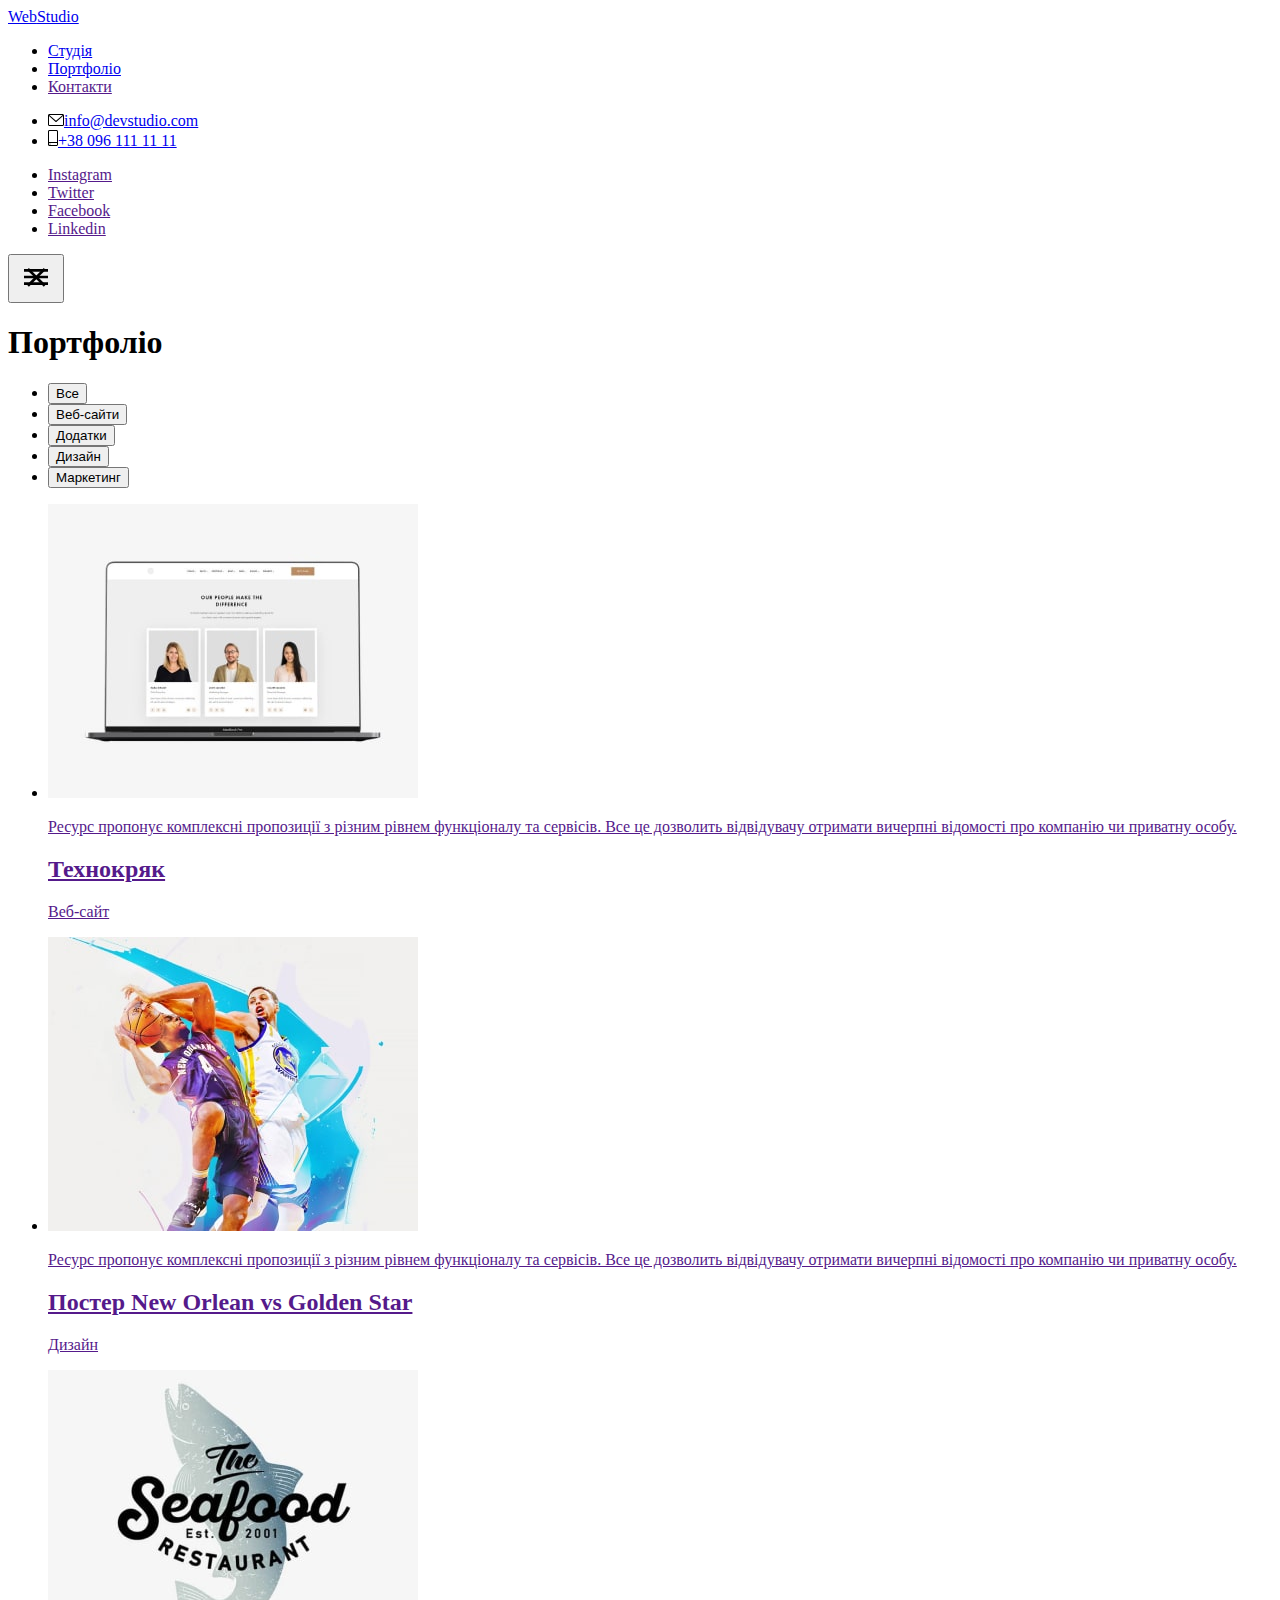
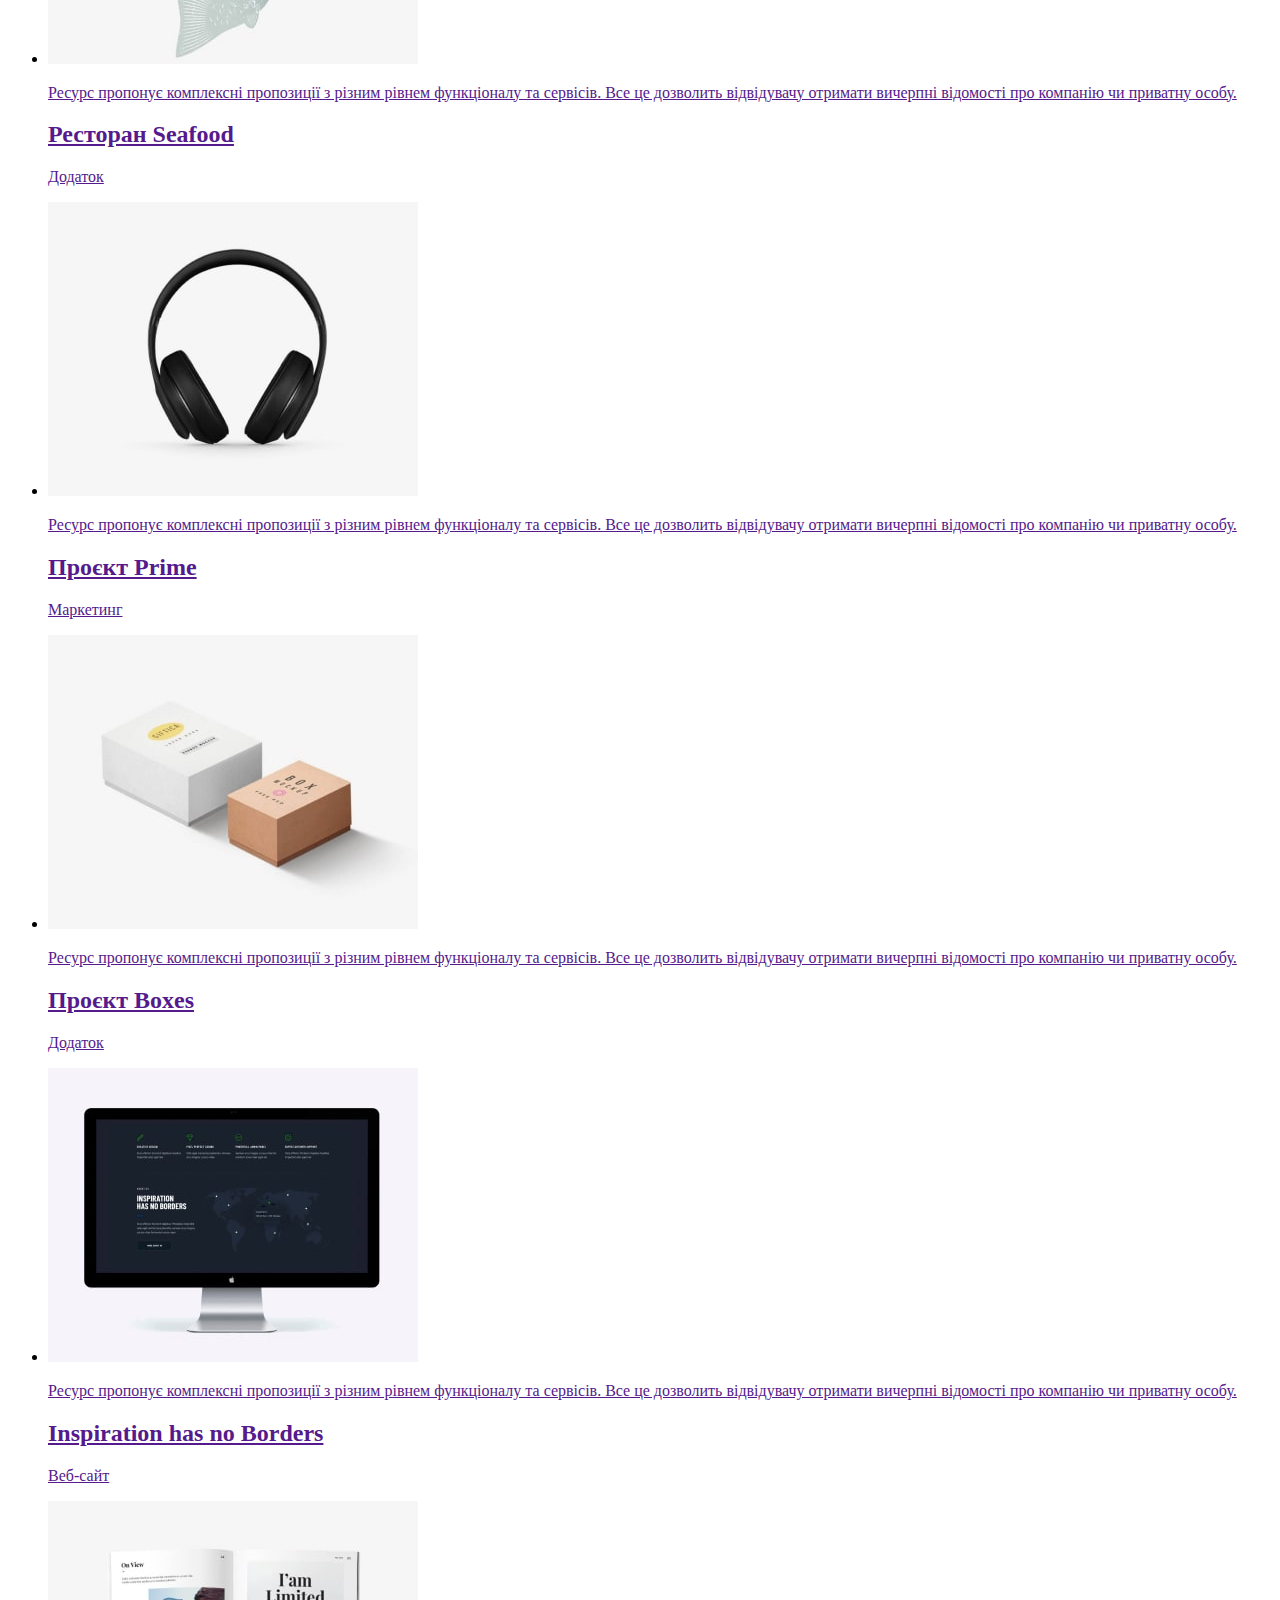
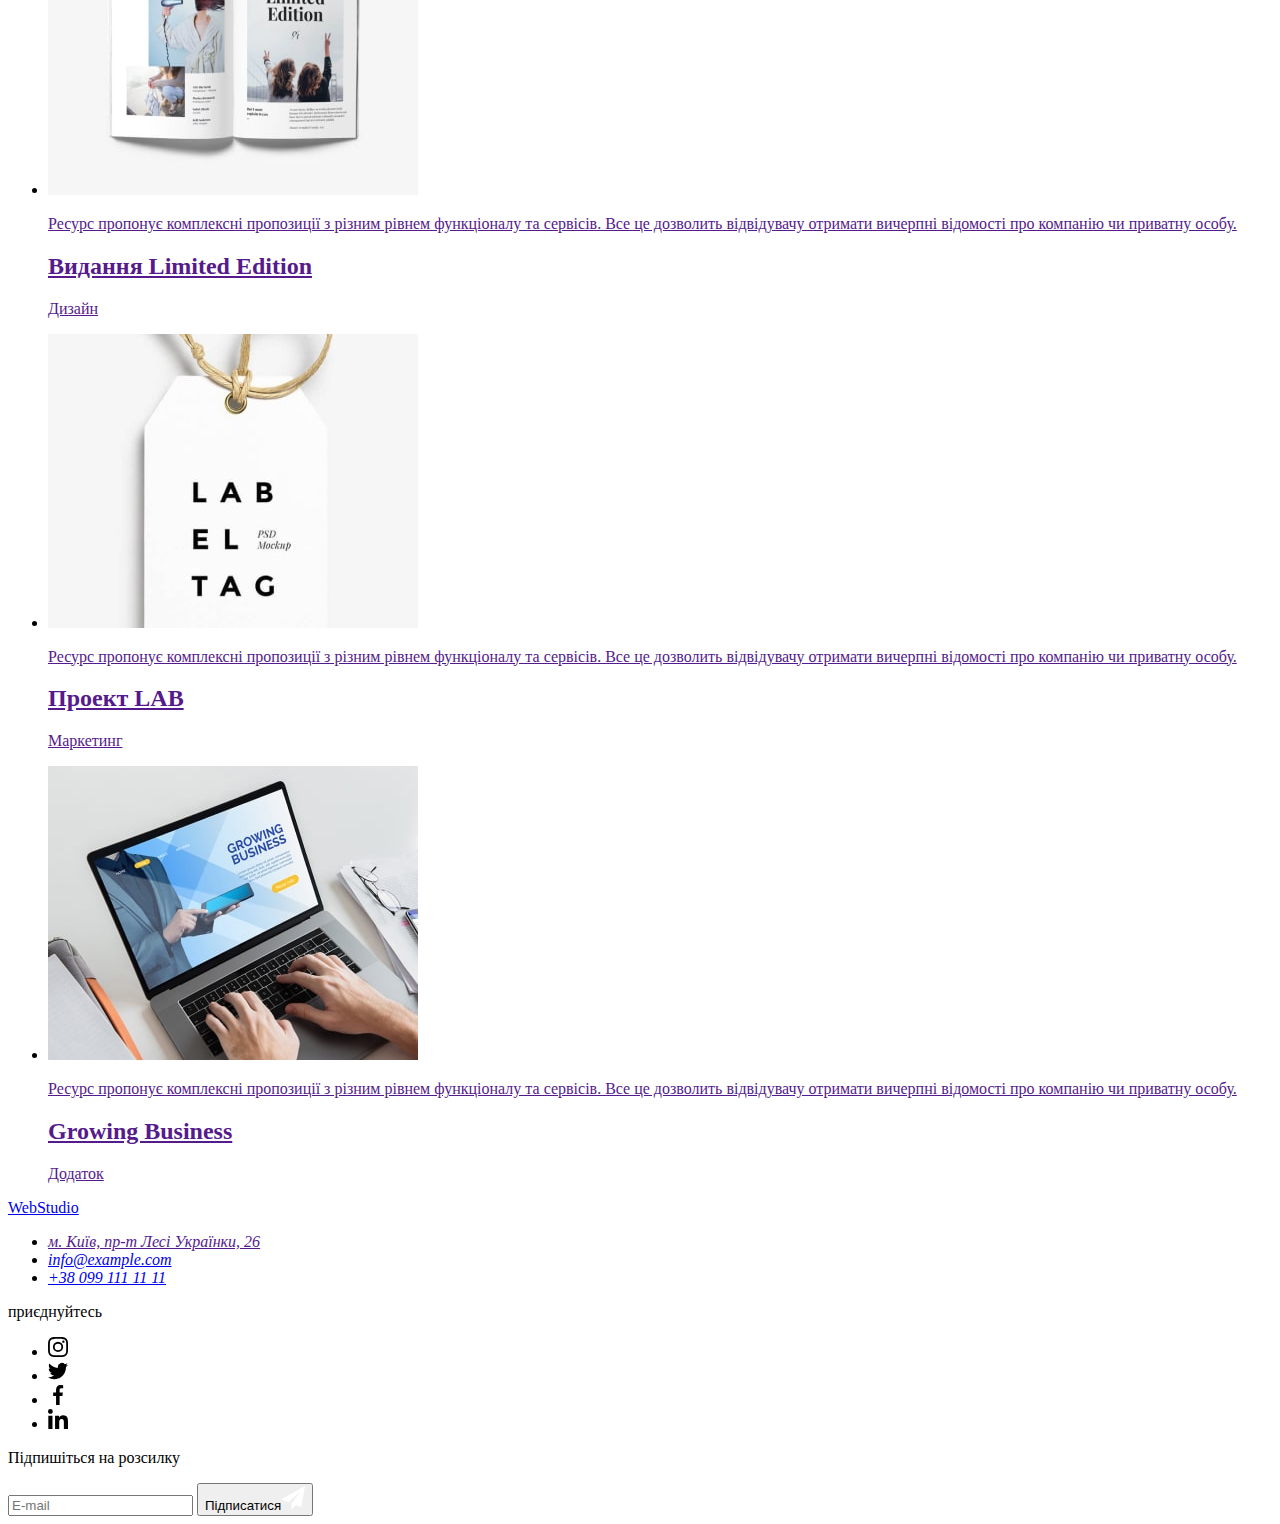
==== portfolio.html @ 0e5c2d64 "додає розмітку" ====
<!DOCTYPE html>
<html lang="uk">
  <head>
    <meta charset="UTF-8" />
    <meta http-equiv="X-UA-Compatible" content="IE=edge" />
    <meta name="viewport" content="width=device-width, initial-scale=1.0" />
    <title>Document</title>
    <link rel="preconnect" href="https://fonts.googleapis.com" />
    <link rel="preconnect" href="https://fonts.gstatic.com" crossorigin />
    <link
      href="https://fonts.googleapis.com/css2?family=Raleway:wght@700&family=Roboto:wght@400;500;700;900&display=swap"
      rel="stylesheet"
    />

    <link rel="stylesheet" href="./css/main.min.css" />
  </head>
  <body>
    <!-- Header -->
    <header class="header header-portfolio">
      <div class="container header__container">
        <a href="./index.html" class="logo header__logo"
          ><span class="logo__accent">Web</span>Studio</a
        >
        <div class="menu-container" id="menu-container" data-menu>
          <nav class="nav">
            <ul class="nav__list">
              <li class="nav__item">
                <a href="./index.html" class="nav__link link">Студія</a>
              </li>
              <li class="nav__item">
                <a
                  href="./portfolio.html"
                  class="nav__link link nav__link--active"
                  >Портфоліо</a
                >
              </li>
              <li class="nav__item">
                <a href="" class="nav__link link">Контакти</a>
              </li>
            </ul>
          </nav>
          <!-- Contacts -->
          <ul class="contacts">
            <li class="contacts__item">
              <a class="contacts__link link" href="mailto:info@devstudio.com">
                <svg class="contacts__icon" height="12" width="16">
                  <use href="./images/icons.svg#icon-mail" /></svg
                >info@devstudio.com</a
              >
            </li>
            <li class="contacts__item">
              <a class="contacts__link link" href="tel:+380961111111">
                <svg class="contacts__icon" height="16" width="10">
                  <use href="./images/icons.svg#icon-phone" /></svg
                >+38 096 111 11 11</a
              >
            </li>
          </ul>
          <ul class="header-socials">
            <li class="header-socials__item">
              <a href="" class="header-socials__link">Instagram</a>
            </li>
            <li class="header-socials__item">
              <a href="" class="header-socials__link">Twitter</a>
            </li>
            <li class="header-socials__item">
              <a href="" class="header-socials__link">Facebook</a>
            </li>
            <li class="header-socials__item">
              <a href="" class="header-socials__link">Linkedin</a>
            </li>
          </ul>
        </div>
        <button
          type="button"
          class="menu-button"
          aria-expanded="false"
          aria-controls="menu-container"
          data-menu-button
        >
          <svg width="40" height="40" aria-label="Перемикач мобільного меню">
            <use class="icon-cross" href="./images/icons.svg#cross"></use>
            <use class="icon-menu" href="./images/icons.svg#menu"></use>
          </svg>
        </button>
      </div>
    </header>
    <!-- Main -->
    <main class="main">
      <section class="section portfolio">
        <div class="container">
          <h1 class="visually-hidden">Портфоліо</h1>
          <!-- Кнопки -->
          <ul class="filter">
            <li class="filter__item">
              <button class="filter__button" type="button">Все</button>
            </li>
            <li class="filter__item">
              <button class="filter__button" type="button">Веб-сайти</button>
            </li>
            <li class="filter__item">
              <button class="filter__button" type="button">Додатки</button>
            </li>
            <li class="filter__item">
              <button class="filter__button" type="button">Дизайн</button>
            </li>
            <li class="filter__item">
              <button class="filter__button" type="button">Маркетинг</button>
            </li>
          </ul>
          <!-- Examples -->
          <ul class="examples">
            <li class="examples__item">
              <a class="examples__link" href="">
                <div class="examples__box">
                  <picture>
                    <source
                      srcset="
                        ./images/mobile/portfolio-1.jpg    1x,
                        ./images/mobile/portfolio-1-2x.jpg 2x
                      "
                      media="(max-width: 767px)"
                    />
                    <source
                      srcset="
                        ./images/tablet/portfolio-1.jpg    1x,
                        ./images/tablet/portfolio-1-2x.jpg 2x
                      "
                      media="(min-width: 768px) and (max-width:1200px)"
                    />
                    <source
                      srcset="
                        ./images/desktop/portfolio-1.jpg    1x,
                        ./images/desktop/portfolio-1-2x.jpg 2x
                      "
                      media="(min-width: 1200px)"
                    />
                    <img
                      class="card-set__img"
                      src="./images/mobile/portfolio-1.jpg"
                      alt="Веб-сайт"
                    />
                  </picture>
                  <div class="overlay">
                    <p class="overlay__text">
                      Ресурс пропонує комплексні пропозиції з різним рівнем
                      функціоналу та сервісів. Все це дозволить відвідувачу
                      отримати вичерпні відомості про компанію чи приватну
                      особу.
                    </p>
                  </div>
                </div>
                <div class="examples__text">
                  <h2 class="examples__title">Технокряк</h2>
                  <p class="examples__article">Веб-сайт</p>
                </div>
              </a>
            </li>
            <li class="examples__item">
              <a class="examples__link" href=""
                ><div class="examples__box">
                  <picture>
                    <source
                      srcset="
                        ./images/mobile/portfolio-2.jpg    1x,
                        ./images/mobile/portfolio-2-2x.jpg 2x
                      "
                      media="(max-width: 767px)" />
                    <source
                      srcset="
                        ./images/tablet/portfolio-2.jpg    1x,
                        ./images/tablet/portfolio-2-2x.jpg 2x
                      "
                      media="(min-width: 768px) and (max-width:1200px)" />
                    <source
                      srcset="
                        ./images/desktop/portfolio-2.jpg    1x,
                        ./images/desktop/portfolio-2-2x.jpg 2x
                      "
                      media="(min-width: 1200px)" />
                    <img
                      class="card-set__img"
                      src="./images/mobile/portfolio-2.jpg"
                      alt="Постер"
                  /></picture>
                  <div class="overlay">
                    <p class="overlay__text">
                      Ресурс пропонує комплексні пропозиції з різним рівнем
                      функціоналу та сервісів. Все це дозволить відвідувачу
                      отримати вичерпні відомості про компанію чи приватну
                      особу.
                    </p>
                  </div>
                </div>
                <div class="examples__text">
                  <h2 class="examples__title">
                    Постер New Orlean vs Golden Star
                  </h2>
                  <p class="examples__article">Дизайн</p>
                </div></a
              >
            </li>
            <li class="examples__item">
              <a class="examples__link" href=""
                ><div class="examples__box">
                  <picture>
                    <source
                      srcset="
                        ./images/mobile/portfolio-3.jpg    1x,
                        ./images/mobile/portfolio-3-2x.jpg 2x
                      "
                      media="(max-width: 767px)"
                    />
                    <source
                      srcset="
                        ./images/tablet/portfolio-3.jpg    1x,
                        ./images/tablet/portfolio-3-2x.jpg 2x
                      "
                      media="(min-width: 768px) and (max-width:1200px)"
                    />
                    <source
                      srcset="
                        ./images/desktop/portfolio-3.jpg    1x,
                        ./images/desktop/portfolio-3-2x.jpg 2x
                      "
                      media="(min-width: 1200px)"
                    />
                    <img
                      class="card-set__img"
                      src="./images/mobile/portfolio-3.jpg"
                      alt="Логотип приложения"
                    />
                  </picture>
                  <div class="overlay">
                    <p class="overlay__text">
                      Ресурс пропонує комплексні пропозиції з різним рівнем
                      функціоналу та сервісів. Все це дозволить відвідувачу
                      отримати вичерпні відомості про компанію чи приватну
                      особу.
                    </p>
                  </div>
                </div>
                <div class="examples__text">
                  <h2 class="examples__title">Ресторан Seafood</h2>
                  <p class="examples__article">Додаток</p>
                </div></a
              >
            </li>
            <li class="examples__item">
              <a class="examples__link" href=""
                ><div class="examples__box">
                  <picture>
                    <source
                      srcset="
                        ./images/mobile/portfolio-4.jpg    1x,
                        ./images/mobile/portfolio-4-2x.jpg 2x
                      "
                      media="(max-width: 767px)"
                    />
                    <source
                      srcset="
                        ./images/tablet/portfolio-4.jpg    1x,
                        ./images/tablet/portfolio-4-2x.jpg 2x
                      "
                      media="(min-width: 768px) and (max-width:1200px)"
                    />
                    <source
                      srcset="
                        ./images/desktop/portfolio-4.jpg    1x,
                        ./images/desktop/portfolio-4-2x.jpg 2x
                      "
                      media="(min-width: 1200px)"
                    />
                    <img
                      class="card-set__img"
                      src="./images/mobile/portfolio-4.jpg"
                      alt="Наушники"
                    />
                  </picture>
                  <div class="overlay">
                    <p class="overlay__text">
                      Ресурс пропонує комплексні пропозиції з різним рівнем
                      функціоналу та сервісів. Все це дозволить відвідувачу
                      отримати вичерпні відомості про компанію чи приватну
                      особу.
                    </p>
                  </div>
                </div>
                <div class="examples__text">
                  <h2 class="examples__title">Проєкт Prime</h2>
                  <p class="examples__article">Маркетинг</p>
                </div></a
              >
            </li>
            <li class="examples__item">
              <a class="examples__link" href=""
                ><div class="examples__box">
                  <picture>
                    <source
                      srcset="
                        ./images/mobile/portfolio-5.jpg    1x,
                        ./images/mobile/portfolio-5-2x.jpg 2x
                      "
                      media="(max-width: 767px)"
                    />
                    <source
                      srcset="
                        ./images/tablet/portfolio-5.jpg    1x,
                        ./images/tablet/portfolio-5-2x.jpg 2x
                      "
                      media="(min-width: 768px) and (max-width:1200px)"
                    />
                    <source
                      srcset="
                        ./images/desktop/portfolio-5.jpg    1x,
                        ./images/desktop/portfolio-5-2x.jpg 2x
                      "
                      media="(min-width: 1200px)"
                    />
                    <img
                      class="card-set__img"
                      src="./images/mobile/portfolio-5.jpg"
                      alt="Коробки"
                    />
                  </picture>
                  <div class="overlay">
                    <p class="overlay__text">
                      Ресурс пропонує комплексні пропозиції з різним рівнем
                      функціоналу та сервісів. Все це дозволить відвідувачу
                      отримати вичерпні відомості про компанію чи приватну
                      особу.
                    </p>
                  </div>
                </div>
                <div class="examples__text">
                  <h2 class="examples__title">Проєкт Boxes</h2>
                  <p class="examples__article">Додаток</p>
                </div></a
              >
            </li>
            <li class="examples__item">
              <a class="examples__link" href=""
                ><div class="examples__box">
                  <picture>
                    <source
                      srcset="
                        ./images/mobile/portfolio-6.jpg    1x,
                        ./images/mobile/portfolio-6-2x.jpg 2x
                      "
                      media="(max-width: 767px)"
                    />
                    <source
                      srcset="
                        ./images/tablet/portfolio-6.jpg    1x,
                        ./images/tablet/portfolio-6-2x.jpg 2x
                      "
                      media="(min-width: 768px) and (max-width:1200px)"
                    />
                    <source
                      srcset="
                        ./images/desktop/portfolio-6.jpg    1x,
                        ./images/desktop/portfolio-6-2x.jpg 2x
                      "
                      media="(min-width: 1200px)"
                    />
                    <img
                      class="card-set__img"
                      src="./images/mobile/portfolio-6.jpg"
                      alt="Веб-сайт"
                    />
                  </picture>
                  <div class="overlay">
                    <p class="overlay__text">
                      Ресурс пропонує комплексні пропозиції з різним рівнем
                      функціоналу та сервісів. Все це дозволить відвідувачу
                      отримати вичерпні відомості про компанію чи приватну
                      особу.
                    </p>
                  </div>
                </div>
                <div class="examples__text">
                  <h2 class="examples__title">Inspiration has no Borders</h2>
                  <p class="examples__article">Веб-сайт</p>
                </div></a
              >
            </li>
            <li class="examples__item">
              <a class="examples__link" href=""
                ><div class="examples__box">
                  <picture>
                    <source
                      srcset="
                        ./images/mobile/portfolio-7.jpg    1x,
                        ./images/mobile/portfolio-7-2x.jpg 2x
                      "
                      media="(max-width: 767px)"
                    />
                    <source
                      srcset="
                        ./images/tablet/portfolio-7.jpg    1x,
                        ./images/tablet/portfolio-7-2x.jpg 2x
                      "
                      media="(min-width: 768px) and (max-width:1200px)"
                    />
                    <source
                      srcset="
                        ./images/desktop/portfolio-7.jpg    1x,
                        ./images/desktop/portfolio-7-2x.jpg 2x
                      "
                      media="(min-width: 1200px)"
                    />
                    <img
                      class="card-set__img"
                      src="./images/mobile/portfolio-7.jpg"
                      alt="Журнал"
                    />
                  </picture>
                  <div class="overlay">
                    <p class="overlay__text">
                      Ресурс пропонує комплексні пропозиції з різним рівнем
                      функціоналу та сервісів. Все це дозволить відвідувачу
                      отримати вичерпні відомості про компанію чи приватну
                      особу.
                    </p>
                  </div>
                </div>
                <div class="examples__text">
                  <h2 class="examples__title">Видання Limited Edition</h2>
                  <p class="examples__article">Дизайн</p>
                </div></a
              >
            </li>
            <li class="examples__item">
              <a class="examples__link" href=""
                ><div class="examples__box">
                  <picture>
                    <source
                      srcset="
                        ./images/mobile/portfolio-8.jpg    1x,
                        ./images/mobile/portfolio-8-2x.jpg 2x
                      "
                      media="(max-width: 767px)"
                    />
                    <source
                      srcset="
                        ./images/tablet/portfolio-8.jpg    1x,
                        ./images/tablet/portfolio-8-2x.jpg 2x
                      "
                      media="(min-width: 768px) and (max-width:1200px)"
                    />
                    <source
                      srcset="
                        ./images/desktop/portfolio-8.jpg    1x,
                        ./images/desktop/portfolio-8-2x.jpg 2x
                      "
                      media="(min-width: 1200px)"
                    />
                    <img
                      class="card-set__img"
                      src="./images/mobile/portfolio-8.jpg"
                      alt="Ярлык лейбла"
                    />
                  </picture>
                  <div class="overlay">
                    <p class="overlay__text">
                      Ресурс пропонує комплексні пропозиції з різним рівнем
                      функціоналу та сервісів. Все це дозволить відвідувачу
                      отримати вичерпні відомості про компанію чи приватну
                      особу.
                    </p>
                  </div>
                </div>
                <div class="examples__text">
                  <h2 class="examples__title">Проект LAB</h2>
                  <p class="examples__article">Маркетинг</p>
                </div></a
              >
            </li>
            <li class="examples__item">
              <a class="examples__link" href=""
                ><div class="examples__box">
                  <picture>
                    <source
                      srcset="
                        ./images/mobile/portfolio-9.jpg    1x,
                        ./images/mobile/portfolio-9-2x.jpg 2x
                      "
                      media="(max-width: 767px)"
                    />
                    <source
                      srcset="
                        ./images/tablet/portfolio-9.jpg    1x,
                        ./images/tablet/portfolio-9-2x.jpg 2x
                      "
                      media="(min-width: 768px) and (max-width:1200px)"
                    />
                    <source
                      srcset="
                        ./images/desktop/portfolio-9.jpg    1x,
                        ./images/desktop/portfolio-9-2x.jpg 2x
                      "
                      media="(min-width: 1200px)"
                    />
                    <img
                      class="card-set__img"
                      src="./images/mobile/portfolio-9.jpg"
                      alt="Человек печатает на нетбуке"
                    />
                  </picture>
                  <div class="overlay">
                    <p class="overlay__text">
                      Ресурс пропонує комплексні пропозиції з різним рівнем
                      функціоналу та сервісів. Все це дозволить відвідувачу
                      отримати вичерпні відомості про компанію чи приватну
                      особу.
                    </p>
                  </div>
                </div>
                <div class="examples__text">
                  <h2 class="examples__title">Growing Business</h2>
                  <p class="examples__article">Додаток</p>
                </div></a
              >
            </li>
          </ul>
        </div>
      </section>
    </main>
    <!-- Footer -->
    <footer class="footer">
      <div class="container footer__container">
        <div class="footer__info">
          <a href="./index.html" class="logo footer__logo">
            <span class="logo__accent">Web</span>Studio
          </a>
          <address class="address">
            <ul class="address__list">
              <li class="address__item">
                <a
                  class="address__link address__link--place"
                  href=""
                  target="_blank"
                  rel="noopener noreferrer"
                >
                  м. Київ, пр-т Лесі Українки, 26</a
                >
              </li>
              <li class="address__item">
                <a class="address__link" href="mailto:info@example.com"
                  >info@example.com
                </a>
              </li>
              <li class="address__item">
                <a class="address__link" href="tel:+380991111111"
                  >+38 099 111 11 11</a
                >
              </li>
            </ul>
          </address>
        </div>
        <div class="footer-socials">
          <p class="footer-socials__text">приєднуйтесь</p>
          <ul class="footer-socials__list">
            <li class="footer-socials__item socials__item">
              <a
                class="footer-socials__link socials__link"
                href=""
                aria-label="Instagram"
                class="f-net"
                ><svg class="footer-socials__icon" width="20" height="20">
                  <use href="./images/icons.svg#icon-instagram" /></svg
              ></a>
            </li>
            <li class="footer-socials__item socials__item">
              <a
                class="footer-socials__link socials__link"
                href=""
                aria-label="Twitter"
                class="f-net"
                ><svg class="footer-socials__icon" width="20" height="20">
                  <use href="./images/icons.svg#icon-twitter" /></svg
              ></a>
            </li>
            <li class="footer-socials__item socials__item">
              <a
                class="footer-socials__link socials__link"
                href=""
                aria-label="Facebook"
                class="f-net"
                ><svg class="footer-socials__icon" width="20" height="20">
                  <use href="./images/icons.svg#icon-facebook" /></svg
              ></a>
            </li>
            <li class="footer-socials__item socials__item">
              <a
                class="footer-socials__link socials__link"
                href=""
                aria-label="LinkedIn"
                class="f-net"
                ><svg class="footer-socials__icon" width="20" height="20">
                  <use href="./images/icons.svg#icon-linkedin" /></svg
              ></a>
            </li>
          </ul>
        </div>
        <div class="subscription">
          <p class="subscription__text">Підпишіться на розсилку</p>
          <form class="subscription__form">
            <input
              class="subscription__input"
              name="mail"
              type="email"
              placeholder="E-mail"
            />
            <button class="subscription__button" type="submit">
              Підписатися<svg class="subscription__icon" width="24" height="24">
                <use href="./images/icons.svg#icon-subscription" />
              </svg>
            </button>
          </form>
        </div>
      </div>
    </footer>
  </body>
</html>
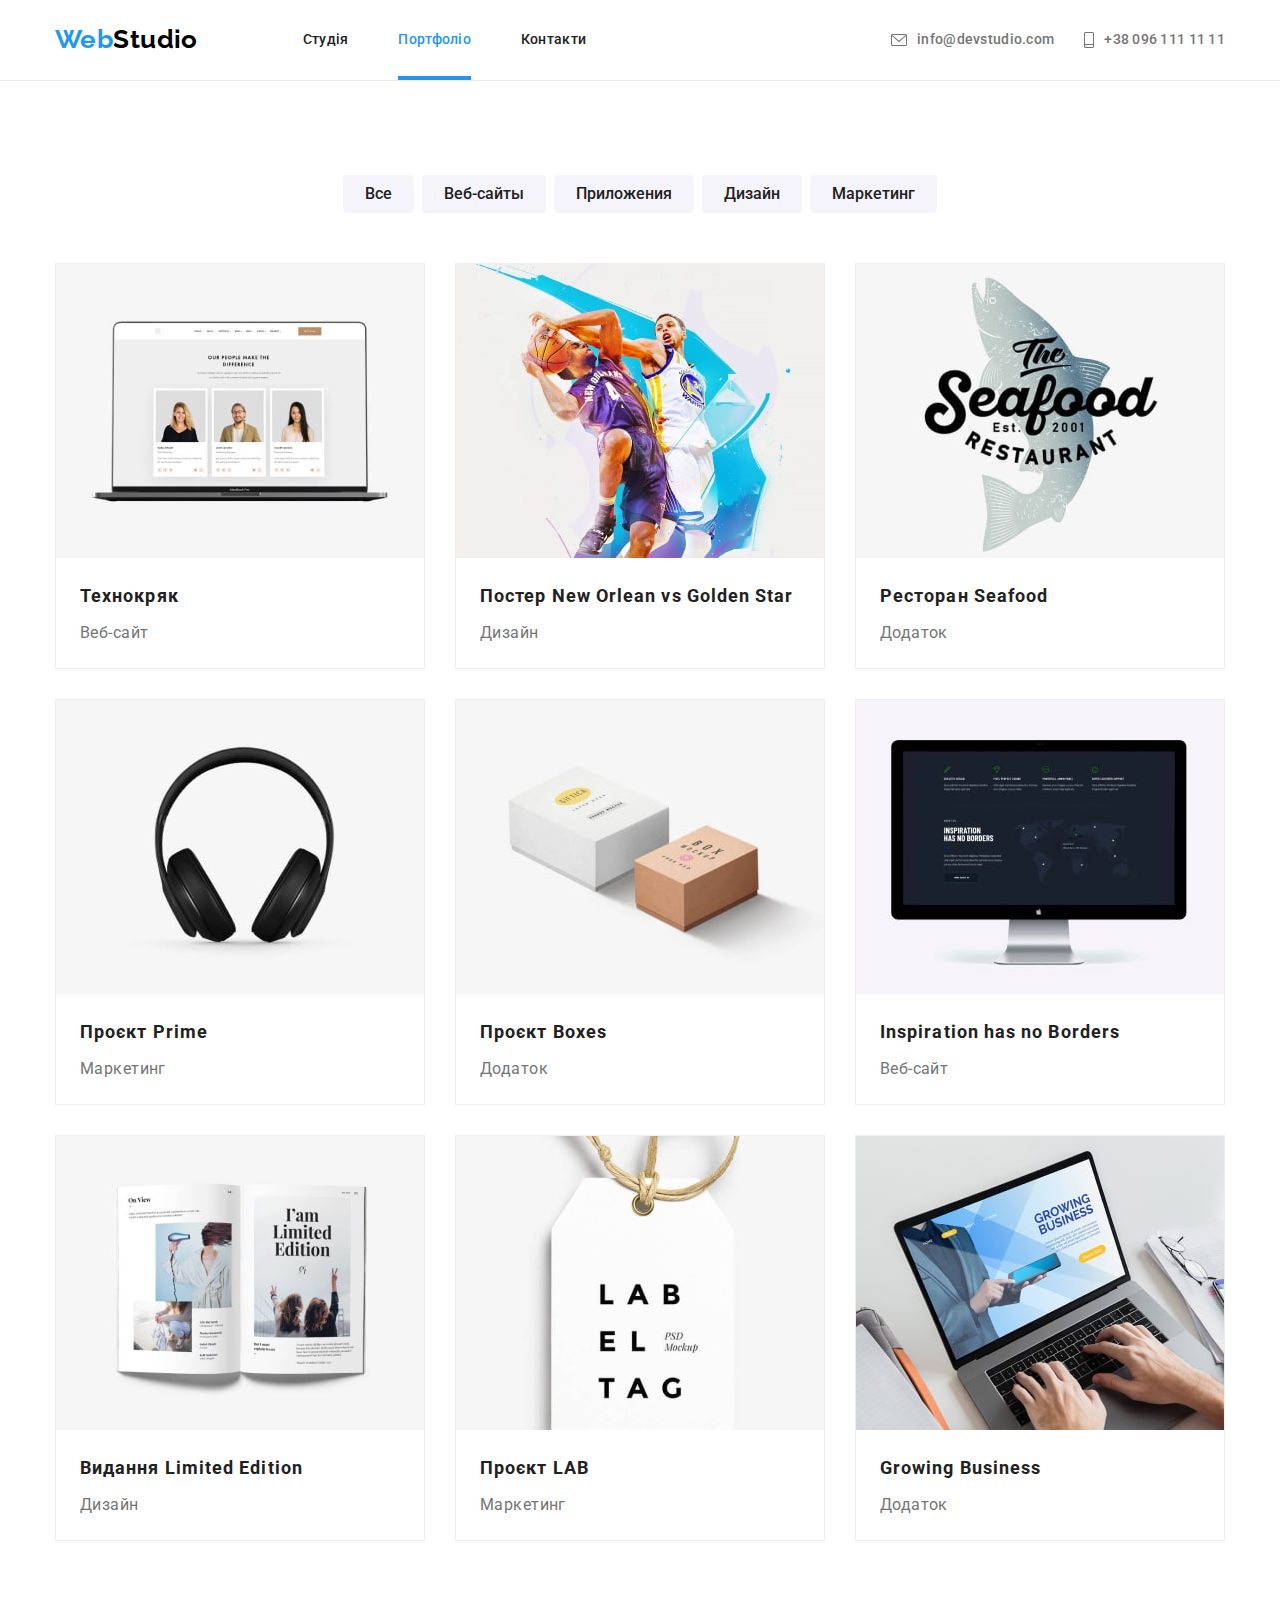
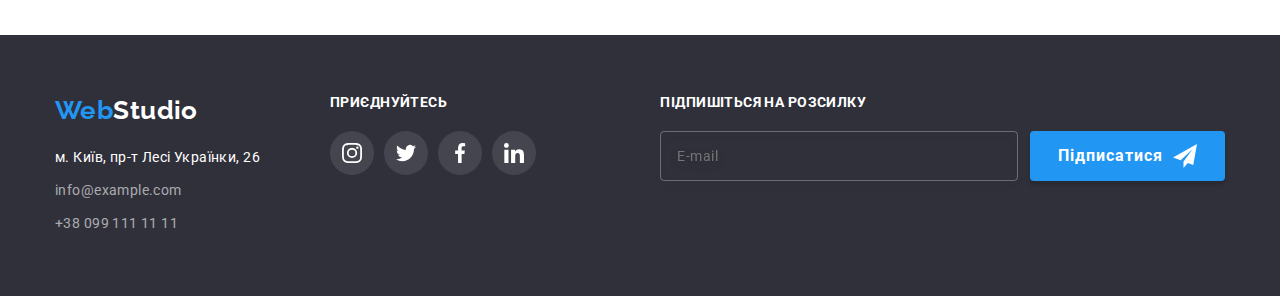
==== commit 6eebd9aa: "внесені правки" ====
--- a/portfolio.html
+++ b/portfolio.html
@@ -91,28 +91,29 @@
         <div class="container">
           <h1 class="visually-hidden">Портфоліо</h1>
           <!-- Кнопки -->
-          <ul class="filter">
+          <ul class="list filter">
             <li class="filter__item">
-              <button class="filter__button" type="button">Все</button>
+              <button type="button" class="filter__button">Все</button>
             </li>
             <li class="filter__item">
-              <button class="filter__button" type="button">Веб-сайти</button>
+              <button type="button" class="filter__button">Веб-сайты</button>
             </li>
             <li class="filter__item">
-              <button class="filter__button" type="button">Додатки</button>
+              <button type="button" class="filter__button">Приложения</button>
             </li>
             <li class="filter__item">
-              <button class="filter__button" type="button">Дизайн</button>
+              <button type="button" class="filter__button">Дизайн</button>
             </li>
             <li class="filter__item">
-              <button class="filter__button" type="button">Маркетинг</button>
+              <button type="button" class="filter__button">Маркетинг</button>
             </li>
           </ul>
           <!-- Examples -->
-          <ul class="examples">
-            <li class="examples__item">
-              <a class="examples__link" href="">
-                <div class="examples__box">
+
+          <ul class="list projects">
+            <li class="projects__item">
+              <a href="#" class="link projects__link">
+                <div class="card">
                   <picture>
                     <source
                       srcset="
@@ -136,29 +137,29 @@
                       media="(min-width: 1200px)"
                     />
                     <img
-                      class="card-set__img"
+                      class="card__img"
                       src="./images/mobile/portfolio-1.jpg"
                       alt="Веб-сайт"
                     />
                   </picture>
-                  <div class="overlay">
-                    <p class="overlay__text">
-                      Ресурс пропонує комплексні пропозиції з різним рівнем
-                      функціоналу та сервісів. Все це дозволить відвідувачу
-                      отримати вичерпні відомості про компанію чи приватну
-                      особу.
-                    </p>
-                  </div>
-                </div>
-                <div class="examples__text">
-                  <h2 class="examples__title">Технокряк</h2>
-                  <p class="examples__article">Веб-сайт</p>
-                </div>
-              </a>
-            </li>
-            <li class="examples__item">
-              <a class="examples__link" href=""
-                ><div class="examples__box">
+                  <div class="card__overlay">
+                    <p class="card__discription">
+                      Ресурс пропонує комплексні пропозиції з різним рівнем
+                      функціоналу та сервісів. Все це дозволить відвідувачу
+                      отримати вичерпні відомості про компанію чи приватну
+                      особу.
+                    </p>
+                  </div>
+                </div>
+                <div class="card__meta">
+                  <h2 class="card__title">Технокряк</h2>
+                  <p class="card__text">Веб-сайт</p>
+                </div>
+              </a>
+            </li>
+            <li class="projects__item">
+              <a href="#" class="link projects__link">
+                <div class="card">
                   <picture>
                     <source
                       srcset="
@@ -179,30 +180,28 @@
                       "
                       media="(min-width: 1200px)" />
                     <img
-                      class="card-set__img"
+                      class="card__img"
                       src="./images/mobile/portfolio-2.jpg"
                       alt="Постер"
                   /></picture>
-                  <div class="overlay">
-                    <p class="overlay__text">
-                      Ресурс пропонує комплексні пропозиції з різним рівнем
-                      функціоналу та сервісів. Все це дозволить відвідувачу
-                      отримати вичерпні відомості про компанію чи приватну
-                      особу.
-                    </p>
-                  </div>
-                </div>
-                <div class="examples__text">
-                  <h2 class="examples__title">
-                    Постер New Orlean vs Golden Star
-                  </h2>
-                  <p class="examples__article">Дизайн</p>
-                </div></a
-              >
-            </li>
-            <li class="examples__item">
-              <a class="examples__link" href=""
-                ><div class="examples__box">
+                  <div class="card__overlay">
+                    <p class="card__discription">
+                      Ресурс пропонує комплексні пропозиції з різним рівнем
+                      функціоналу та сервісів. Все це дозволить відвідувачу
+                      отримати вичерпні відомості про компанію чи приватну
+                      особу.
+                    </p>
+                  </div>
+                </div>
+                <div class="card__meta">
+                  <h2 class="card__title">Постер New Orlean vs Golden Star</h2>
+                  <p class="card__text">Дизайн</p>
+                </div>
+              </a>
+            </li>
+            <li class="projects__item">
+              <a href="#" class="link projects__link">
+                <div class="card">
                   <picture>
                     <source
                       srcset="
@@ -226,29 +225,29 @@
                       media="(min-width: 1200px)"
                     />
                     <img
-                      class="card-set__img"
+                      class="card__img"
                       src="./images/mobile/portfolio-3.jpg"
-                      alt="Логотип приложения"
-                    />
-                  </picture>
-                  <div class="overlay">
-                    <p class="overlay__text">
-                      Ресурс пропонує комплексні пропозиції з різним рівнем
-                      функціоналу та сервісів. Все це дозволить відвідувачу
-                      отримати вичерпні відомості про компанію чи приватну
-                      особу.
-                    </p>
-                  </div>
-                </div>
-                <div class="examples__text">
-                  <h2 class="examples__title">Ресторан Seafood</h2>
-                  <p class="examples__article">Додаток</p>
-                </div></a
-              >
-            </li>
-            <li class="examples__item">
-              <a class="examples__link" href=""
-                ><div class="examples__box">
+                      alt="Логотип"
+                    />
+                  </picture>
+                  <div class="card__overlay">
+                    <p class="card__discription">
+                      Ресурс пропонує комплексні пропозиції з різним рівнем
+                      функціоналу та сервісів. Все це дозволить відвідувачу
+                      отримати вичерпні відомості про компанію чи приватну
+                      особу.
+                    </p>
+                  </div>
+                </div>
+                <div class="card__meta">
+                  <h2 class="card__title">Ресторан Seafood</h2>
+                  <p class="card__text">Додаток</p>
+                </div>
+              </a>
+            </li>
+            <li class="projects__item">
+              <a href="#" class="link projects__link">
+                <div class="card">
                   <picture>
                     <source
                       srcset="
@@ -272,29 +271,29 @@
                       media="(min-width: 1200px)"
                     />
                     <img
-                      class="card-set__img"
+                      class="card__img"
                       src="./images/mobile/portfolio-4.jpg"
-                      alt="Наушники"
-                    />
-                  </picture>
-                  <div class="overlay">
-                    <p class="overlay__text">
-                      Ресурс пропонує комплексні пропозиції з різним рівнем
-                      функціоналу та сервісів. Все це дозволить відвідувачу
-                      отримати вичерпні відомості про компанію чи приватну
-                      особу.
-                    </p>
-                  </div>
-                </div>
-                <div class="examples__text">
-                  <h2 class="examples__title">Проєкт Prime</h2>
-                  <p class="examples__article">Маркетинг</p>
-                </div></a
-              >
-            </li>
-            <li class="examples__item">
-              <a class="examples__link" href=""
-                ><div class="examples__box">
+                      alt="Навушники"
+                    />
+                  </picture>
+                  <div class="card__overlay">
+                    <p class="card__discription">
+                      Ресурс пропонує комплексні пропозиції з різним рівнем
+                      функціоналу та сервісів. Все це дозволить відвідувачу
+                      отримати вичерпні відомості про компанію чи приватну
+                      особу.
+                    </p>
+                  </div>
+                </div>
+                <div class="card__meta">
+                  <h2 class="card__title">Проєкт Prime</h2>
+                  <p class="card__text">Маркетинг</p>
+                </div>
+              </a>
+            </li>
+            <li class="projects__item">
+              <a href="#" class="link projects__link">
+                <div class="card">
                   <picture>
                     <source
                       srcset="
@@ -318,29 +317,29 @@
                       media="(min-width: 1200px)"
                     />
                     <img
-                      class="card-set__img"
+                      class="card__img"
                       src="./images/mobile/portfolio-5.jpg"
-                      alt="Коробки"
-                    />
-                  </picture>
-                  <div class="overlay">
-                    <p class="overlay__text">
-                      Ресурс пропонує комплексні пропозиції з різним рівнем
-                      функціоналу та сервісів. Все це дозволить відвідувачу
-                      отримати вичерпні відомості про компанію чи приватну
-                      особу.
-                    </p>
-                  </div>
-                </div>
-                <div class="examples__text">
-                  <h2 class="examples__title">Проєкт Boxes</h2>
-                  <p class="examples__article">Додаток</p>
-                </div></a
-              >
-            </li>
-            <li class="examples__item">
-              <a class="examples__link" href=""
-                ><div class="examples__box">
+                      alt="Бокси"
+                    />
+                  </picture>
+                  <div class="card__overlay">
+                    <p class="card__discription">
+                      Ресурс пропонує комплексні пропозиції з різним рівнем
+                      функціоналу та сервісів. Все це дозволить відвідувачу
+                      отримати вичерпні відомості про компанію чи приватну
+                      особу.
+                    </p>
+                  </div>
+                </div>
+                <div class="card__meta">
+                  <h2 class="card__title">Проєкт Boxes</h2>
+                  <p class="card__text">Додаток</p>
+                </div>
+              </a>
+            </li>
+            <li class="projects__item">
+              <a href="#" class="link projects__link">
+                <div class="card">
                   <picture>
                     <source
                       srcset="
@@ -364,29 +363,29 @@
                       media="(min-width: 1200px)"
                     />
                     <img
-                      class="card-set__img"
+                      class="card__img"
                       src="./images/mobile/portfolio-6.jpg"
                       alt="Веб-сайт"
                     />
                   </picture>
-                  <div class="overlay">
-                    <p class="overlay__text">
-                      Ресурс пропонує комплексні пропозиції з різним рівнем
-                      функціоналу та сервісів. Все це дозволить відвідувачу
-                      отримати вичерпні відомості про компанію чи приватну
-                      особу.
-                    </p>
-                  </div>
-                </div>
-                <div class="examples__text">
-                  <h2 class="examples__title">Inspiration has no Borders</h2>
-                  <p class="examples__article">Веб-сайт</p>
-                </div></a
-              >
-            </li>
-            <li class="examples__item">
-              <a class="examples__link" href=""
-                ><div class="examples__box">
+                  <div class="card__overlay">
+                    <p class="card__discription">
+                      Ресурс пропонує комплексні пропозиції з різним рівнем
+                      функціоналу та сервісів. Все це дозволить відвідувачу
+                      отримати вичерпні відомості про компанію чи приватну
+                      особу.
+                    </p>
+                  </div>
+                </div>
+                <div class="card__meta">
+                  <h2 class="card__title">Inspiration has no Borders</h2>
+                  <p class="card__text">Веб-сайт</p>
+                </div>
+              </a>
+            </li>
+            <li class="projects__item">
+              <a href="#" class="link projects__link">
+                <div class="card">
                   <picture>
                     <source
                       srcset="
@@ -410,29 +409,29 @@
                       media="(min-width: 1200px)"
                     />
                     <img
-                      class="card-set__img"
+                      class="card__img"
                       src="./images/mobile/portfolio-7.jpg"
-                      alt="Журнал"
-                    />
-                  </picture>
-                  <div class="overlay">
-                    <p class="overlay__text">
-                      Ресурс пропонує комплексні пропозиції з різним рівнем
-                      функціоналу та сервісів. Все це дозволить відвідувачу
-                      отримати вичерпні відомості про компанію чи приватну
-                      особу.
-                    </p>
-                  </div>
-                </div>
-                <div class="examples__text">
-                  <h2 class="examples__title">Видання Limited Edition</h2>
-                  <p class="examples__article">Дизайн</p>
-                </div></a
-              >
-            </li>
-            <li class="examples__item">
-              <a class="examples__link" href=""
-                ><div class="examples__box">
+                      alt="Лімітоване видання"
+                    />
+                  </picture>
+                  <div class="card__overlay">
+                    <p class="card__discription">
+                      Ресурс пропонує комплексні пропозиції з різним рівнем
+                      функціоналу та сервісів. Все це дозволить відвідувачу
+                      отримати вичерпні відомості про компанію чи приватну
+                      особу.
+                    </p>
+                  </div>
+                </div>
+                <div class="card__meta">
+                  <h2 class="card__title">Видання Limited Edition</h2>
+                  <p class="card__text">Дизайн</p>
+                </div>
+              </a>
+            </li>
+            <li class="projects__item">
+              <a href="#" class="link projects__link">
+                <div class="card">
                   <picture>
                     <source
                       srcset="
@@ -456,29 +455,29 @@
                       media="(min-width: 1200px)"
                     />
                     <img
-                      class="card-set__img"
+                      class="card__img"
                       src="./images/mobile/portfolio-8.jpg"
-                      alt="Ярлык лейбла"
-                    />
-                  </picture>
-                  <div class="overlay">
-                    <p class="overlay__text">
-                      Ресурс пропонує комплексні пропозиції з різним рівнем
-                      функціоналу та сервісів. Все це дозволить відвідувачу
-                      отримати вичерпні відомості про компанію чи приватну
-                      особу.
-                    </p>
-                  </div>
-                </div>
-                <div class="examples__text">
-                  <h2 class="examples__title">Проект LAB</h2>
-                  <p class="examples__article">Маркетинг</p>
-                </div></a
-              >
-            </li>
-            <li class="examples__item">
-              <a class="examples__link" href=""
-                ><div class="examples__box">
+                      alt="Ярлик"
+                    />
+                  </picture>
+                  <div class="card__overlay">
+                    <p class="card__discription">
+                      Ресурс пропонує комплексні пропозиції з різним рівнем
+                      функціоналу та сервісів. Все це дозволить відвідувачу
+                      отримати вичерпні відомості про компанію чи приватну
+                      особу.
+                    </p>
+                  </div>
+                </div>
+                <div class="card__meta">
+                  <h2 class="card__title">Проєкт LAB</h2>
+                  <p class="card__text">Маркетинг</p>
+                </div>
+              </a>
+            </li>
+            <li class="projects__item">
+              <a href="#" class="link projects__link">
+                <div class="card">
                   <picture>
                     <source
                       srcset="
@@ -502,25 +501,25 @@
                       media="(min-width: 1200px)"
                     />
                     <img
-                      class="card-set__img"
+                      class="card__img"
                       src="./images/mobile/portfolio-9.jpg"
-                      alt="Человек печатает на нетбуке"
-                    />
-                  </picture>
-                  <div class="overlay">
-                    <p class="overlay__text">
-                      Ресурс пропонує комплексні пропозиції з різним рівнем
-                      функціоналу та сервісів. Все це дозволить відвідувачу
-                      отримати вичерпні відомості про компанію чи приватну
-                      особу.
-                    </p>
-                  </div>
-                </div>
-                <div class="examples__text">
-                  <h2 class="examples__title">Growing Business</h2>
-                  <p class="examples__article">Додаток</p>
-                </div></a
-              >
+                      alt="Сайт"
+                    />
+                  </picture>
+                  <div class="card__overlay">
+                    <p class="card__discription">
+                      Ресурс пропонує комплексні пропозиції з різним рівнем
+                      функціоналу та сервісів. Все це дозволить відвідувачу
+                      отримати вичерпні відомості про компанію чи приватну
+                      особу.
+                    </p>
+                  </div>
+                </div>
+                <div class="card__meta">
+                  <h2 class="card__title">Growing Business</h2>
+                  <p class="card__text">Додаток</p>
+                </div>
+              </a>
             </li>
           </ul>
         </div>
@@ -621,5 +620,6 @@
         </div>
       </div>
     </footer>
+    <script src="./js/menu.js"></script>
   </body>
 </html>
--- a/css/main.min.css
+++ b/css/main.min.css
@@ -0,0 +1 @@
+/*! modern-normalize v1.1.0 | MIT License | https://github.com/sindresorhus/modern-normalize */*,::before,::after{box-sizing:border-box}html{line-height:1.15;-webkit-text-size-adjust:100%;-moz-tab-size:4;tab-size:4}body{margin:0;font-family:system-ui,-apple-system,"Segoe UI",Roboto,Helvetica,Arial,sans-serif,"Apple Color Emoji","Segoe UI Emoji"}hr{height:0;color:inherit}abbr[title]{text-decoration:underline dotted}b,strong{font-weight:bolder}code,kbd,samp,pre{font-family:ui-monospace,SFMono-Regular,Consolas,"Liberation Mono",Menlo,monospace;font-size:1em}small{font-size:80%}sub,sup{font-size:75%;line-height:0;position:relative;vertical-align:baseline}sub{bottom:-0.25em}sup{top:-0.5em}table{text-indent:0;border-color:inherit}button,input,optgroup,select,textarea{font-family:inherit;font-size:100%;line-height:1.15;margin:0}button,select{text-transform:none}button,[type=button],[type=reset],[type=submit]{-webkit-appearance:button}::-moz-focus-inner{border-style:none;padding:0}:-moz-focusring{outline:1px dotted ButtonText}:-moz-ui-invalid{box-shadow:none}legend{padding:0}progress{vertical-align:baseline}::-webkit-inner-spin-button,::-webkit-outer-spin-button{height:auto}[type=search]{-webkit-appearance:textfield;outline-offset:-2px}::-webkit-search-decoration{-webkit-appearance:none}::-webkit-file-upload-button{-webkit-appearance:button;font:inherit}summary{display:list-item}a{text-decoration:none}ul{list-style:none}h1,h2,h3,h4,h5,h6,p,ul{padding:0;margin:0}img{display:block;width:100%;height:auto}body{color:#757575;background-color:#fff;font-family:"Roboto",sans-serif;letter-spacing:.03em;font-size:14px}body.modal-open{overflow:hidden}.container{width:100%;padding:0 15px;margin-left:auto;margin-right:auto}@media screen and (min-width: 480px){.container{max-width:480px}}@media screen and (min-width: 768px){.container{max-width:768px}}@media screen and (min-width: 1200px){.container{max-width:1200px}}.section{padding-top:60px;padding-bottom:60px}@media screen and (min-width: 1200px){.section{padding-top:94px;padding-bottom:94px}}.visually-hidden{position:absolute;white-space:nowrap;width:1px;height:1px;overflow:hidden;border:0;padding:0;clip:rect(0 0 0 0);clip-path:inset(50%);margin:-1px}.title{color:#212121;font-size:28px;line-height:1.17;text-align:center;margin-bottom:30px;font-weight:700}@media screen and (min-width: 1200px){.title{margin-bottom:50px;font-size:36px;line-height:1.2}}.header{position:relative}.header__container{display:flex;align-items:center;justify-content:space-between}@media screen and (min-width: 768px)and (max-width: 1199px){.header__logo{flex-basis:30%}}.menu-container{display:flex}@media screen and (max-width: 767px){.menu-container{display:none;width:100%;background-color:#fff;padding:48px 40px}.menu-container.is-open{display:flex;flex-direction:column;flex-grow:1;position:absolute;top:0;left:0;height:100vh;width:100vw;justify-content:space-between;z-index:99}}@media screen and (min-width: 768px)and (max-width: 1199px){.menu-container{flex-basis:70%}}.menu-button{display:inline-flex;margin:0px;padding:0px;border:none;background-color:rgba(0,0,0,0);z-index:100}@media screen and (min-width: 768px){.menu-button{display:none}}.menu-button .icon-cross{display:none}.menu-button.is-open .icon-cross{display:block}.menu-button.is-open .icon-menu{display:none}.icon-menu{fill:#000}.icon-cross{fill:#212121}.icon-cross:hover,.icon-cross:focus{fill:#2196f3}.link{transition:color 250ms cubic-bezier(0.4, 0, 0.2, 1)}.link:hover,.link:focus{color:#2196f3}.logo{display:block;font-weight:700;font-size:26px;line-height:1.19;color:#000;font-family:Raleway,sans-serif;text-decoration:none}@media screen and (min-width: 1200px){.logo{font-size:26px}}.logo__accent{color:#2196f3}.header__logo{margin-top:16px;margin-bottom:16px}@media screen and (min-width: 768px){.header__logo{margin-top:26px;margin-bottom:26px}}@media screen and (min-width: 1199px){.header__logo{margin-top:24px;margin-bottom:25px}}@media screen and (max-width: 767px){.nav{flex-basis:70%}}@media screen and (min-width: 768px)and (max-width: 1199px){.nav{flex-basis:50%}}@media screen and (min-width: 1200px){.nav{margin-right:305px}}.nav__list{display:flex;justify-content:space-between;flex-shrink:1}@media screen and (max-width: 767px){.nav__list{flex-direction:column;justify-content:space-between}}@media screen and (max-width: 767px){.nav__item:not(:last-child){margin-bottom:32px}}@media screen and (min-width: 768px){.nav__item:not(:last-child){margin-right:50px}}.nav__link{display:block;font-weight:500;line-height:1.14;letter-spacing:.02em;color:#212121;font-size:40px}@media screen and (min-width: 768px){.nav__link{padding-top:32px;padding-bottom:32px;font-size:14px}}.nav__link--active{color:#2196f3}@media screen and (min-width: 768px){.nav__link--active{position:relative}.nav__link--active::after{position:absolute;content:"";display:block;left:0;bottom:0;width:100%;height:4px;background-color:#2196f3}}.contacts{display:flex}@media screen and (max-width: 767px){.contacts{margin-bottom:64px;flex-direction:column-reverse}}@media screen and (min-width: 768px)and (max-width: 1199px){.contacts{flex-wrap:wrap;align-content:center}}@media screen and (min-width: 768px)and (max-width: 1199px){.contacts__item{margin-left:auto;width:161px}.contacts__item:nth-child(1){margin-bottom:10px}}@media screen and (min-width: 1200px){.contacts__item:not(:last-child){margin-right:30px}}@media screen and (max-width: 767px){.contacts__item:last-child{margin-bottom:32px}}.contacts__link{display:flex;align-items:center;color:#757575;font-weight:500;line-height:1.14;letter-spacing:.02em}@media screen and (max-width: 479px){.contacts__link--blue{color:#2196f3;font-size:26px;line-height:1.18}.contacts__link--grey{color:#757575;font-size:18px;line-height:1.16;padding-bottom:0px}}@media screen and (min-width: 480px)and (max-width: 767px){.contacts__link--blue{color:#2196f3;font-size:34px;line-height:1.18}.contacts__link--grey{color:#757575;font-size:24px;line-height:1.16;padding-bottom:0px}}@media screen and (min-width: 768px){.contacts__link{padding-top:5px;padding-bottom:5px;font-size:12px;line-height:1.17;transition:color 250ms cubic-bezier(0.4, 0, 0.2, 1)}.contacts__link:hover,.contacts__link:focus{color:#2196f3;fill:#2196f3}}@media screen and (min-width: 1200px){.contacts__link{padding-top:32px;padding-bottom:32px;font-size:14px;line-height:1.14}}.contacts__icon{fill:currentColor;margin-right:10px;display:none}@media screen and (min-width: 768px){.contacts__icon{display:block;margin-right:10px;fill:currentColor;transition:fill 250ms cubic-bezier(0.4, 0, 0.2, 1)}.contacts__icon:hover,.contacts__icon:focus{color:#2196f3;fill:#2196f3}}.header-socials{display:flex;flex-wrap:wrap}@media screen and (min-width: 768px){.header-socials{display:none}}.header-socials__link{font-weight:500;font-size:18px;line-height:1.22;letter-spacing:.02em;color:#2196f3}.header-socials__link:visited{color:#2196f3}.header-socials__item:not(:last-child){padding-right:10px;margin-right:10px;border-right:1px solid rgba(33,33,33,.2);transform:border rotate(90deg)}.header-portfolio{border-bottom:1px solid #ececec}.hero{width:100%;margin:0 auto;max-width:480px;text-align:center;padding-top:118px;padding-bottom:118px;height:400px;background-repeat:no-repeat;background-size:cover;background-position:center}@media screen and (max-width: 480px){.hero{max-width:480px;background-color:var(--footer-bg-color);background-image:linear-gradient(to right, rgba(47, 48, 58, 0.4), rgba(47, 48, 58, 0.4)),url("../images/mobile/hero.jpg")}}@media screen and (max-width: 480px)and (-webkit-min-device-pixel-ratio: 2),screen and (max-width: 480px)and (-o-min-device-pixel-ratio: 2/1),screen and (max-width: 480px)and (min-resolution: 2dppx){.hero{background-image:linear-gradient(to right, rgba(47, 48, 58, 0.4), rgba(47, 48, 58, 0.4)),url("../images/mobile/hero-2x.jpg")}}@media screen and (min-width: 481px){.hero{height:400px;max-width:1200px;background-image:linear-gradient(to right, rgba(47, 48, 58, 0.4), rgba(47, 48, 58, 0.4)),url("../images/tablet/hero.jpg")}}@media screen and (min-width: 481px)and (-webkit-min-device-pixel-ratio: 2),screen and (min-width: 481px)and (-o-min-device-pixel-ratio: 2/1),screen and (min-width: 481px)and (min-resolution: 2dppx){.hero{background-image:linear-gradient(to right, rgba(47, 48, 58, 0.4), rgba(47, 48, 58, 0.4)),url("../images/tablet/hero-2x.jpg")}}@media screen and (min-width: 769px){.hero{padding-top:200px;max-width:1600px;height:600px;background-image:linear-gradient(to right, rgba(47, 48, 58, 0.4), rgba(47, 48, 58, 0.4)),url("../images/desktop/hero.jpg")}}@media screen and (min-width: 769px)and (-webkit-min-device-pixel-ratio: 2),screen and (min-width: 769px)and (-o-min-device-pixel-ratio: 2/1),screen and (min-width: 769px)and (min-resolution: 2dppx){.hero{background-image:linear-gradient(to right, rgba(47, 48, 58, 0.4), rgba(47, 48, 58, 0.4)),url("../images/desktop/hero-2x.jpg")}}.hero__title{color:#fff;font-weight:900;font-size:26px;line-height:1.6;letter-spacing:.06em;text-transform:uppercase;max-width:360px;margin:0 auto 30px}@media screen and (min-width: 1200px){.hero__title{max-width:650px;font-size:44px;line-height:1.36}}.hero__button{color:#fff;background-color:#2196f3;font-weight:700;font-size:16px;line-height:1.88;letter-spacing:.06em;cursor:pointer;padding:10px 32px;border:none;border-radius:4px}@media screen and (min-width: 1200px){.features{padding-bottom:0}}.features__list{width:100%;display:flex;flex-direction:column;gap:30px}@media screen and (min-width: 768px){.features__list{display:flex;flex-wrap:wrap;flex-direction:row}}@media screen and (min-width: 1200px){.features__list{flex-wrap:nowrap}}.features__item{width:100%}@media screen and (min-width: 480px){.features__item{width:450px}}@media screen and (min-width: 768px){.features__item{width:calc((100% - 30px)/2)}}@media screen and (min-width: 1200px){.features__item{width:calc((100% - 90px)/4)}}.features__images{display:flex;justify-content:center;align-items:center;width:100%;height:120px;background:#f5f4fa;border-radius:4px;margin-bottom:30px}.features__subtitle{margin-bottom:10px;color:#212121;font-weight:700;font-size:14px;line-height:1.14;text-transform:uppercase}@media screen and (max-width: 767px){.features__subtitle{text-align:center}}.features__text{line-height:1.71}@media screen and (min-width: 768px){.features__text{max-width:270px}}@media screen and (max-width: 1199px){.works{display:none}}.works__list{display:flex;gap:30px}.works__item{position:relative}.works__text{position:absolute;display:flex;align-items:center;justify-content:center;bottom:0;height:70px;width:100%;font-weight:700;font-size:14px;line-height:1.14;letter-spacing:.03em;text-transform:uppercase;background-color:rgba(47,48,58,.8);color:#fff}.team{background-color:#f5f4fa}.team__list{display:flex;flex-direction:column;width:100%;gap:30px}@media screen and (min-width: 768px){.team__list{flex-wrap:wrap;flex-direction:row}}@media screen and (min-width: 1200px){.team__list{flex-wrap:nowrap}}.team__item{background-color:#fff;box-shadow:0px 1px 3px rgba(0,0,0,.12),0px 1px 1px rgba(0,0,0,.14),0px 2px 1px rgba(0,0,0,.2);border-radius:0px 0px 4px 4px}@media screen and (min-width: 480px)and (max-width: 767px){.team__item{max-width:450px}}@media screen and (min-width: 768px){.team__item{width:calc((100% - 30px)/2)}}@media screen and (min-width: 1200px){.team__item{width:calc((100% - 90px)/4)}}.team__photo{width:100%;object-fit:cover}@media screen and (min-width: 480px){.team__photo{height:460px}}@media screen and (min-width: 768px){.team__photo{height:374px}}@media screen and (min-width: 1200px){.team__photo{height:260px}}.team__meta{background-color:#fff;padding:30px 30px}.team__name{color:#212121;font-weight:500;font-size:16px;line-height:1.19;text-align:center;margin-bottom:10px}.team__profession{font-size:16px;line-height:1.19;margin-bottom:16px;text-align:center}.team__list-socials{display:flex;justify-content:center}.socials__link{width:44px;height:44px;border-radius:50%;display:flex;justify-content:center;align-items:center;color:#afb1b8;transition:background-color 250ms cubic-bezier(0.4, 0, 0.2, 1),color 250ms cubic-bezier(0.4, 0, 0.2, 1)}.socials__link:hover,.socials__link:focus{background-color:#2196f3;color:#fff}.socials__item:not(:last-child){margin-right:10px}.socials__icon{fill:currentColor}.customers__list{display:flex;flex-wrap:wrap;gap:30px}.customers__item{width:calc((100% - 30px)/2)}@media screen and (min-width: 768px){.customers__item{width:calc((100% - 60px)/3)}}@media screen and (min-width: 1200px){.customers__item{width:calc((100% - 150px)/6)}}.customers__link{display:flex;justify-content:center;align-items:center;color:#afb1b8;width:100%;height:92px;border:1px solid #afb1b8;border-radius:4px;transition:color 250ms cubic-bezier(0.4, 0, 0.2, 1),border 250ms cubic-bezier(0.4, 0, 0.2, 1)}.customers__link:hover,.customers__link:focus{color:#2196f3;border:1px solid #2196f3}.customers__icon{fill:currentColor}.footer{background-color:#2f303a;padding-top:60px;padding-bottom:60px}@media screen and (min-width: 768px){.footer__container{display:flex;flex-wrap:wrap;flex-basis:calc((100% - 10px)/2);justify-content:space-around}}@media screen and (max-width: 1199px){.footer__container{text-align:center}}@media screen and (max-width: 1199px){.footer__info{margin-bottom:60px}}@media screen and (min-width: 1200px){.footer__info{margin-right:70px}}.footer__logo{display:inline-block;color:#fff;margin-bottom:20px}.address{font-style:normal}.address__item:not(:last-child){margin-bottom:8px}@media screen and (min-width: 768px){.address__item:not(:last-child){margin-bottom:9px}}.address__link{color:rgba(255,255,255,.6);line-height:1.71}.address__link--place{color:#fff}@media screen and (max-width: 767px){.footer-socials{margin-bottom:60px}}.footer-socials__list{display:inline-flex}.footer-socials__text{color:#fff;font-weight:700;line-height:1.14;text-transform:uppercase;margin-bottom:20px}.footer-socials__icon{fill:#fff}.footer-socials__item{background:rgba(255,255,255,.1);border-radius:50%}@media screen and (min-width: 768px)and (max-width: 1199px){.subscription{text-align:center}}@media screen and (min-width: 1200px){.subscription{margin-left:auto}}.subscription__text{display:block;margin-bottom:20px;font-weight:700;line-height:1.14;text-transform:uppercase;color:#fff}.subscription__form{display:flex;flex-wrap:wrap;justify-content:center}.subscription__input{width:100%;height:50px;margin-right:12px;padding-left:16px;font-size:14px;line-height:1.25;letter-spacing:.03em;color:rgba(255,255,255,.6);border:1px solid rgba(255,255,255,.3);filter:drop-shadow(0px 4px 4px rgba(0, 0, 0, 0.15));border-radius:4px;background-color:rgba(0,0,0,0)}@media screen and (max-width: 1199px){.subscription__input{margin-bottom:20px}}@media screen and (min-width: 1200px){.subscription__input{margin-right:12px;width:358px}}.subscription__button{padding:10px 28px;display:inline-flex;align-items:center;font-weight:700;font-size:16px;line-height:1.88;border:none;border-radius:4px;cursor:pointer;letter-spacing:.06em;color:#fff;background-color:#2196f3;box-shadow:0px 4px 4px rgba(0,0,0,.15)}.subscription__icon{margin-left:10px}.backdrop{position:fixed;top:0;left:0;width:100%;height:100%;background:rgba(0,0,0,.2);opacity:1;transition:opacity 250ms cubic-bezier(0.4, 0, 0.2, 1),visibility 250ms cubic-bezier(0.4, 0, 0.2, 1)}@media screen and (max-width: 480px){.backdrop{padding:94px 15px;overflow-y:scroll}}.backdrop.is-hidden{visibility:hidden;opacity:0;pointer-events:none}.backdrop.is-hidden .modal{transform:translate(-50%, -50%) scale(0.9)}.modal{background-color:#fff;box-shadow:0px 1px 3px rgba(0,0,0,.12),0px 1px 1px rgba(0,0,0,.14),0px 2px 1px rgba(0,0,0,.2);border-radius:4px;z-index:101}@media screen and (max-width: 480px){.modal{position:relative}}@media screen and (min-width: 481px){.modal{position:absolute;top:50%;left:50%;width:450px;transform:translate(-50%, -50%) scale(1);transition:transform 250ms cubic-bezier(0.4, 0, 0.2, 1)}}@media screen and (min-width: 1200px){.modal{width:528px}}.modal__button-closed{position:absolute;display:flex;align-items:center;justify-content:center;top:0;right:0;width:30px;height:30px;margin-top:8px;margin-right:8px;background:#fff;border:1px solid rgba(0,0,0,.1);border-radius:50%;cursor:pointer;transition:fill 250ms cubic-bezier(0.4, 0, 0.2, 1)}.modal__button-closed:hover .modal__icon-closed,.modal__button-closed:focus .modal__icon-closed{fill:#2196f3}.service-order{padding:40px}.modal__title{font-size:20px;line-height:1.5;text-align:center;letter-spacing:.03em;color:#212121;display:block;margin-bottom:12px;font-weight:700;text-align:center}@media screen and (min-width: 1200px){.modal__title{line-height:1.15}}.form__field{position:relative;display:flex;flex-direction:column;margin-bottom:10px}.form__field:nth-child(4){margin-bottom:20px}.form__label{margin-bottom:4px;font-size:12px;line-height:1.17;letter-spacing:.01em}.form__icon{position:absolute;top:50%;left:12px;transition:fill 250ms cubic-bezier(0.4, 0, 0.2, 1)}.form__input:focus+.form__icon{fill:#2196f3}.form__input{padding:11px 42px;border:1px solid rgba(33,33,33,.2);border-radius:4px;cursor:pointer;transition:border 250ms cubic-bezier(0.4, 0, 0.2, 1)}.form__input:focus,.form__group textarea:focus{border:1px solid #2196f3}textarea{height:120px;resize:none;padding:12px 16px;cursor:pointer;border:1px solid rgba(33,33,33,.2);border-radius:4px;transition:border 250ms cubic-bezier(0.4, 0, 0.2, 1)}.form__field textarea::placeholder{font-size:12px;line-height:1.17;letter-spacing:.01em;color:rgba(117,117,117,.5)}.form__label-checkbox{display:flex;align-items:center;justify-content:center;margin-bottom:30px;font-size:12px;line-height:1.16;cursor:pointer}@media screen and (min-width: 1200px){.form__label-checkbox{font-size:14px;line-height:1.71}}.checkbox__input{-webkit-appearance:none;-moz-appearance:none;appearance:none;position:absolute}.checkbox__icon{fill:none;border:2px solid #212121;border-radius:2px;margin-right:8px;transition:fill 250ms cubic-bezier(0.4, 0, 0.2, 1),background 250ms cubic-bezier(0.4, 0, 0.2, 1)}.checkbox__input:checked+.checkbox__icon{fill:#fff;background:#2196f3;border:rgba(0,0,0,0);border-radius:2px}.checkbox__link{text-decoration-line:underline;color:#2196f3}.form__button{display:flex;margin-left:auto;margin-right:auto;padding:10px 52px;font-weight:700;font-size:16px;line-height:1.88;letter-spacing:.06em;color:#fff;background:#2196f3;box-shadow:0px 4px 4px rgba(0,0,0,.15);border:none;border-radius:4px;cursor:pointer}.filter{display:flex;flex-wrap:wrap;margin-bottom:40px}@media screen and (min-width: 768px){.filter{display:flex;justify-content:center;align-items:center;margin-bottom:30px}}@media screen and (min-width: 1200px){.filter{margin-bottom:50px}}.filter__item:not(:last-child){margin-right:8px}@media screen and (max-width: 767px){.filter__item:not(:last-child){margin-bottom:15px}}.filter__button{color:#212121;background-color:#f5f4fa;font-weight:500;font-size:16px;line-height:1.62;cursor:pointer;padding:6px 22px;border:rgba(0,0,0,0);border-radius:4px;transition:color 250ms cubic-bezier(0.4, 0, 0.2, 1),background-color 250ms cubic-bezier(0.4, 0, 0.2, 1),box-shadow 250ms cubic-bezier(0.4, 0, 0.2, 1)}.filter__button:focus,.filter__button:hover{color:#fff;background-color:#2196f3;box-shadow:0px 3px 1px rgba(0,0,0,.1),0px 1px 2px rgba(0,0,0,.08),0px 2px 2px rgba(0,0,0,.12)}.projects{display:flex;flex-direction:column;gap:30px}@media screen and (min-width: 768px){.projects{flex-direction:row;flex-wrap:wrap}}.projects__item{width:100%;border:1px solid #eee;transition:box-shadow 250ms cubic-bezier(0.4, 0, 0.2, 1)}@media screen and (min-width: 768px){.projects__item{width:calc((100% - 30px)/2)}}@media screen and (min-width: 1200px){.projects__item{width:calc((100% - 60px)/3)}}.projects__item:hover{box-shadow:0px 2px 5px 0px rgba(0,0,0,.5)}.card{position:relative;overflow:hidden}.card__img{width:100%;height:294px;object-fit:cover}.card__meta{padding:20px 24px}.card__title{margin-top:0px;margin-bottom:4px;color:#212121;font-weight:700;font-size:18px;line-height:2;letter-spacing:.06em}.card__text{margin:0px;color:#757575;font-size:16px;line-height:1.88}.card__overlay{position:absolute;padding:24px 24px;display:flex;justify-content:center;align-items:center;width:100%;height:100%;top:0;left:0;background:rgba(33,150,243,.9);opacity:0;transform:translateY(101%);transition:transform 250ms cubic-bezier(0.4, 0, 0.2, 1)}.projects__item:hover .card__overlay{transform:translateX(0%);opacity:1}.card__discription{display:block;margin:0;font-size:18px;line-height:1.56;color:#fff}/*# sourceMappingURL=main.min.css.map */